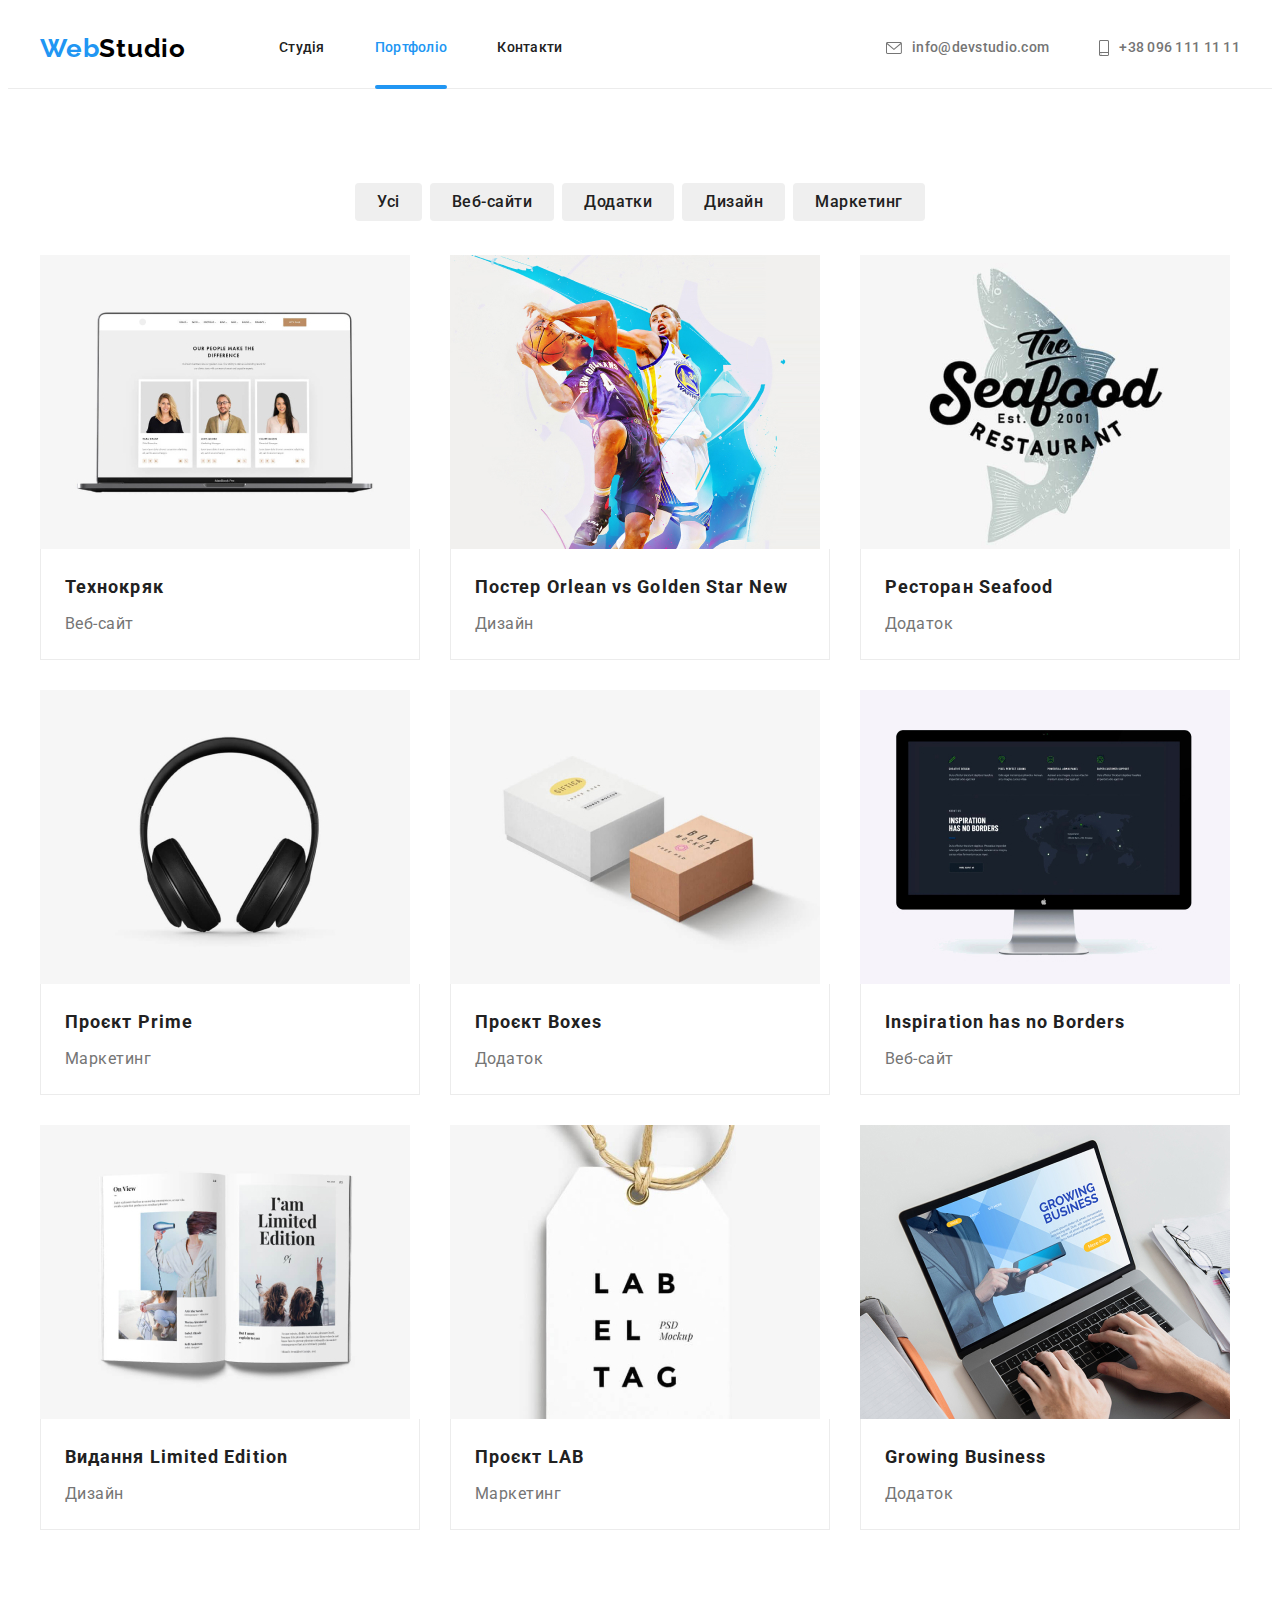
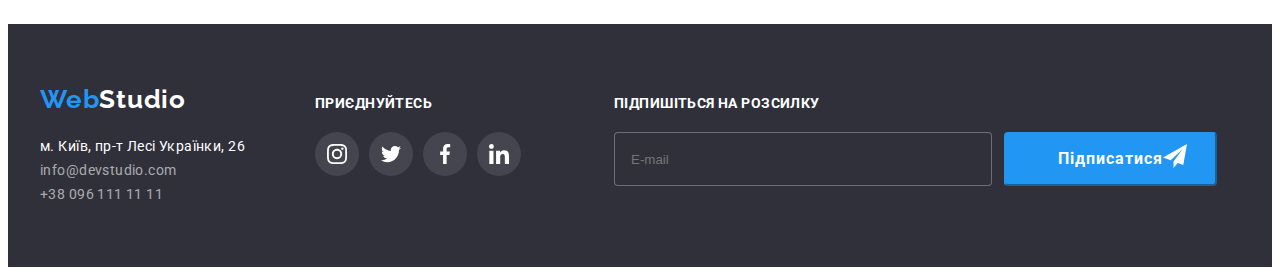
==== portfolio.html @ 41b84aa1 "Зкопіювала ДЗ6" ====
<!DOCTYPE html>
<html lang="uk">
  <head>
    <meta charset="UTF-8" />
    <meta http-equiv="X-UA-Compatible" content="IE=edge" />
    <meta name="viewport" content="width=, initial-scale=1.0" />
    <title>Портфоліо</title>
    <link rel="preconnect" href="https://fonts.googleapis.com" />
    <link rel="preconnect" href="https://fonts.gstatic.com" crossorigin />
    <link
      href="https://fonts.googleapis.com/css2?family=Montserrat:wght@400;700&family=Raleway:wght@700&family=Roboto:wght@400;500;700;900&display=swap"
      rel="stylesheet"
    />
    <link
      rel="stylesheet"
      href="https://cdnjs.cloudflare.com/ajax/libs/modern-normalize/1.1.0/modern-normalize.min.css"
      integrity="sha512-wpPYUAdjBVSE4KJnH1VR1HeZfpl1ub8YT/NKx4PuQ5NmX2tKuGu6U/JRp5y+Y8XG2tV+wKQpNHVUX03MfMFn9Q=="
      crossorigin="anonymous"
      referrerpolicy="no-referrer"
    />
    <link rel="stylesheet" href="./CSS/style.css" />
  </head>
  <body>
    <header class="header">
      <div class="container header-container">
        <nav class="header-navigation">
          <a class="header-logo link" href="/index.html" lang="en"
            >Web<span class="header-color-text">Studio</span></a
          >
          <ul class="header-list list">
            <li class="header-item">
              <a class="header-link link" href="./index.html">Студія</a>
            </li>
            <li class="header-item">
              <a class="header-link link current" href="">Портфоліо</a>
            </li>
            <li class="header-item">
              <a class="header-link link" href="">Контакти</a>
            </li>
          </ul>
        </nav>
        <div class="header-connect">
          <ul class="header-list list">
            <li class="header-item">
              <a class="header-contacts link" href="mailto:info@devstudio.com">
                <svg class="contacts-icon" width="16" height="12">
                  <use href="./images/symbol-defs1.svg#icon-envelope-hover"></use></svg>info@devstudio.com</a>
            </li>
            <li class="header-item">
              <a class="header-contacts link" href="tel:+380961111111">
                <svg class="contacts-icon" width="10" height="16">
                  <use href="./images/symbol-defs1.svg#icon-smartphone"></use></svg>+38 096 111 11 11</a>
            </li>
          </ul>
        </div>
      </div>
    </header>
    <main>
      <section class="progects section">
        <div class="container">
          <h1 class="visually-hidden">Наші проекти</h1>
          <div class="progects-filtr-item">
            <ul class="progects-filtr list">
              <li class="progects-item">
                <button class="progects-hero-btn" type="button">Усі</button>
              </li>
              <li class="progects-item">
                <button class="progects-hero-btn" type="button">
                  Веб-сайти
                </button>
              </li>
              <li class="progects-item">
                <button class="progects-hero-btn" type="button">Додатки</button>
              </li>
              <li class="progects-item">
                <button class="progects-hero-btn" type="button">Дизайн</button>
              </li>
              <li class="progects-item">
                <button class="progects-hero-btn" type="button">
                  Маркетинг
                </button>
              </li>
            </ul>
          </div>
          <div class="progects-list-content">
            <ul class="progects-list list">
              <li class="progects-list-item">
                <div class="progects-top-wrap">
                  <img
                    src="./images/progect1.jpg"
                    alt="Технокряк"
                    width="370"
                  />
                  <p class="progects-top-text">
                    Ресурс пропонує комплексні пропозиції з різним рівнем
                    функціоналу та сервісів. Все це дозволить відвідувачу
                    отримати вичерпні відомості про компанію чи приватну особу.
                  </p>
                </div>
                <div class="progects-item-content">
                  <h2 class="progects-title">Технокряк</h2>
                  <p class="progects-text">Веб-сайт</p>
                </div>
              </li>
              <li class="progects-list-item">
                <div class="progects-top-wrap">
                  <img
                    src="./images/progect2.jpg"
                    alt="Постер New Orlean vs Golden Star"
                    width="370"
                  />
                  <p class="progects-top-text">
                    Ресурс пропонує комплексні пропозиції з різним рівнем
                    функціоналу та сервісів. Все це дозволить відвідувачу
                    отримати вичерпні відомості про компанію чи приватну особу.
                  </p>
                </div>
                <div class="progects-item-content">
                  <h2 class="progects-title">
                    Постер <span lang="en">Orlean vs Golden Star New</span>
                  </h2>
                  <p class="progects-text">Дизайн</p>
                </div>
              </li>
              <li class="progects-list-item">
                <div class="progects-top-wrap">
                  <img
                    src="./images/progect3.jpg"
                    alt="Ресторан Seafood"
                    width="370"
                  />
                  <p class="progects-top-text">
                    Ресурс пропонує комплексні пропозиції з різним рівнем
                    функціоналу та сервісів. Все це дозволить відвідувачу
                    отримати вичерпні відомості про компанію чи приватну особу.
                  </p>
                </div>
                <div class="progects-item-content">
                  <h2 class="progects-title">
                    Ресторан <span lang="en"> Seafood</span>
                  </h2>
                  <p class="progects-text">Додаток</p>
                </div>
              </li>
              <li class="progects-list-item">
                <div class="progects-top-wrap">
                  <img
                    src="./images/progect4.jpg"
                    alt="Проєкт Prime"
                    width="370"
                  />
                  <p class="progects-top-text">
                    Ресурс пропонує комплексні пропозиції з різним рівнем
                    функціоналу та сервісів. Все це дозволить відвідувачу
                    отримати вичерпні відомості про компанію чи приватну особу.
                  </p>
                </div>
                <div class="progects-item-content">
                  <h2 class="progects-title">
                    Проєкт <span lang="en"> Prime</span>
                  </h2>
                  <p class="progects-text">Маркетинг</p>
                </div>
              </li>
              <li class="progects-list-item">
                <div class="progects-top-wrap">
                  <img
                    src="./images/progect5.jpg"
                    alt="Проєкт Boxes"
                    width="370"
                  />
                  <p class="progects-top-text">
                    Ресурс пропонує комплексні пропозиції з різним рівнем
                    функціоналу та сервісів. Все це дозволить відвідувачу
                    отримати вичерпні відомості про компанію чи приватну особу.
                  </p>
                </div>
                <div class="progects-item-content">
                  <h2 class="progects-title">
                    Проєкт <span lang="en"> Boxes</span>
                  </h2>
                  <p class="progects-text">Додаток</p>
                </div>
              </li>
              <li class="progects-list-item">
                <div class="progects-top-wrap">
                  <img
                    src="./images/progect6.jpg"
                    alt="Inspiration has no Borders"
                    width="370"
                  />
                  <p class="progects-top-text">
                    Ресурс пропонує комплексні пропозиції з різним рівнем
                    функціоналу та сервісів. Все це дозволить відвідувачу
                    отримати вичерпні відомості про компанію чи приватну особу.
                  </p>
                </div>
                <div class="progects-item-content">
                  <h2 class="progects-title" lang="en">
                    Inspiration has no Borders
                  </h2>
                  <p class="progects-text">Веб-сайт</p>
                </div>
              </li>
              <li class="progects-list-item">
                <div class="progects-top-wrap">
                  <img
                    src="./images/progect7.jpg"
                    alt="Видання Limited Edition"
                    width="370"
                  />
                  <p class="progects-top-text">
                    Ресурс пропонує комплексні пропозиції з різним рівнем
                    функціоналу та сервісів. Все це дозволить відвідувачу
                    отримати вичерпні відомості про компанію чи приватну особу.
                  </p>
                </div>
                <div class="progects-item-content">
                  <h2 class="progects-title">
                    Видання <span lang="en">Limited Edition</span>
                  </h2>
                  <p class="progects-text">Дизайн</p>
                </div>
              </li>
              <li class="progects-list-item">
                <div class="progects-top-wrap">
                  <img
                    src="./images/progect8.jpg"
                    alt="Проєкт LAB"
                    width="370"
                  />
                  <p class="progects-top-text">
                    Ресурс пропонує комплексні пропозиції з різним рівнем
                    функціоналу та сервісів. Все це дозволить відвідувачу
                    отримати вичерпні відомості про компанію чи приватну особу.
                  </p>
                </div>
                <div class="progects-item-content">
                  <h2 class="progects-title">
                    Проєкт <span lang="en">LAB</span>
                  </h2>
                  <p class="progects-text">Маркетинг</p>
                </div>
              </li>
              <li class="progects-list-item">
                <div class="progects-top-wrap">
                  <img
                    src="./images/progect9.jpg"
                    alt="Growing Business"
                    width="370"
                  />
                  <p class="progects-top-text">
                    Ресурс пропонує комплексні пропозиції з різним рівнем
                    функціоналу та сервісів. Все це дозволить відвідувачу
                    отримати вичерпні відомості про компанію чи приватну особу.
                  </p>
                </div>
                <div class="progects-item-content">
                  <h2 class="progects-title">
                    <span lang="en">Growing Business</span>
                  </h2>
                  <p class="progects-text">Додаток</p>
                </div>
              </li>
            </ul>
          </div>
        </div>
      </section>
    </main>
    <footer class="footer">
      <div class="footer-container container">
        <div class="footer-agress-container">
          <a class="footer-logo link" href="/index.html" lang="en"
            >Web<span class="footer-color-text">Studio</span></a
          >
          <address>
            <ul class="footer-list list">
              <li class="footer-item">
                <a class="footer-address link" href=""
                  >м. Київ, пр-т Лесі Українки, 26</a
                >
              </li>
              <li class="footer-item">
                <a class="footer-mail link" href="mailto:info@devstudio.com"
                  >info@devstudio.com</a
                >
              </li>
              <li class="footer-item">
                <a class="footer-tel link" href="tel:+380961111111"
                  >+38 096 111 11 11</a
                >
              </li>
            </ul>
          </address>
        </div>
        <div class="footer-soc-container">
          <h3 class="soc-list-title">приєднуйтесь</h3>
          <ul class="footer-soc-list list">
            <li class="footer-soc-item">
              <a class="footer-soc-link" href="">
                <svg class="footer-soc-icon" width="20" height="20">
                  <use href="./images/symbol-defs1.svg#icon-instagram"></use>
                </svg>
              </a>
            </li>
            <li class="footer-soc-item">
              <a class="footer-soc-link" href="">
                <svg class="footer-soc-icon" width="20" height="20">
                  <use href="./images/symbol-defs1.svg#icon-twitter"></use>
                </svg>
              </a>
            </li>
            <li class="footer-soc-item">
              <a class="footer-soc-link" href="">
                <svg class="footer-soc-icon" width="20" height="20">
                  <use href="./images/symbol-defs1.svg#icon-facebook"></use>
                </svg>
              </a>
            </li>
            <li class="footer-soc-item">
              <a class="footer-soc-link" href="">
                <svg class="footer-soc-icon" width="20" height="20">
                  <use href="./images/symbol-defs1.svg#icon-linkedin"></use>
                </svg>
              </a>
            </li>
          </ul>
        </div>
        <div class="footer-sign-container">
          <h3 class="footer-sign-title">Підпишіться на розсилку</h3>
          <form class="footer-form">
            <div class="footer-sign-input">
              <input type="email" class="modal-sign-input" name="user-email" placeholder="E-mail">
              <button class="sign-btn" data-modal-open type="submit">Підписатися
                <svg class="sign-icon" width="24" height="24">
                <use href="./images/symbol-defs1.svg#icon-icon-send-1"></use>
              </svg></button> 
            </div>
        </form>
        </div>
      </div>
    </footer>
  </body>
</html>
---- CSS/style.css ----
:root {
  --top-title-color: #212121;
  --top-text-color: #757575;
  --top-adress-color: #2196f3;
  --top-ht: 1.14;
  --top-footer-text: rgba(255, 255, 255, 0.6);
  --footer-text-color: #ffffff;
  --top-btn-color: #ffffff;
}

p,
h1,
h2,
h3 {
  margin: 0;
}

ul {
  margin: 0;
  padding: 0;
}

button {
  cursor: pointer;
}

img {
  display: block;
}

body {
  font-family: "Roboto", sans-serif;
  font-size: 15px;
  color: var(--top-title-color);
}

.list {
  list-style: none;
}

.link {
  text-decoration: none;
}

.container {
  width: 1200px;
  padding-left: 15px;
  padding-right: 15px;
  margin: 0 auto;
}

.visually-hidden {
  position: absolute;
  width: 1px;
  height: 1px;
  margin: -1px;
  border: 0;
  padding: 0;

  white-space: nowrap;
  clip-path: inset(100%);
  clip: rect(0 0 0 0);
  overflow: hidden;
}

/*----------------HEADER---------------*/
.header {
  border-bottom: 1px solid #ECECEC;
}

.header-navigation {
  display: flex;
  align-items: center;
}

.header-container {
  display: flex;
  align-items: center;
}

.header-list {
  display: flex;
  gap: 50px;
}

.header-logo,
.footer-logo {
  font-family: "Raleway", sans-serif;
  font-weight: 700;
  font-size: 26px;
  line-height: 1.19;
  letter-spacing: 0.03em;
  color: var(--top-adress-color);
  margin-right: 93px;
}

.header-color-text {
  color: #000000;
}

.header-link {
  padding: 32px 0;
  display: block;
  font-weight: 500;
  font-size: 14px;
  line-height: var(--top-ht);
  letter-spacing: 0.02em;
  color: var(--top-title-color);
  position: relative;
  transition: color 250ms cubic-bezier(0.4, 0, 0.2, 1);
}

.header-item .header-link.current {
  color: var(--top-adress-color);
}

.current::after {
  content: '';
  position: absolute;
  bottom: 0;
  left: 0;
  display: block;
  width: 100%;
  height: 4px;
  background-color: var(--top-adress-color);
  border-radius: 2px;
  margin-bottom: -1px;
}

.header-contacts {
  padding: 32px 0;
  display: flex;
  font-weight: 500;
  font-size: 14px;
  line-height: var(--top-ht);
  letter-spacing: 0.02em;
  color: var(--top-text-color);
  align-items: center;
  justify-content: center;
  transition: color 250ms cubic-bezier(0.4, 0, 0.2, 1);
}

.contacts-icon {
  fill: currentColor;
  margin-right: 10px;
}

.header-connect {
  margin-left: auto;
  transition: fill 250ms cubic-bezier(0.4, 0, 0.2, 1);
}

.header-contacts:hover,
.header-link:hover,
.header-link:focus {
  color: var(--top-adress-color);
}

.header-contacts:hover .contacts-icon,
.header-contacts:focus .contacts-icon {
  color: var(--top-adress-color);
}

/*----------------HERO-----------------*/

.hero {
  background-color: #2f303a;
  padding-top: 200px;
  padding-bottom: 200px;
  background-image: linear-gradient(rgba(47, 48, 58, 0.4), rgba(47, 48, 58, 0.4)), url(../images/hero-img\ \(1\).jpg);
  background-repeat: no-repeat;
  background-position: center;
  background-size: cover;
  max-width: 1600px;
}

.hero-title {
  font-weight: 900;
  font-size: 44px;
  line-height: 1.36;
  text-align: center;
  letter-spacing: 0.06em;
  text-transform: uppercase;
  color: #ffffff;
  max-width: 696px;
  margin: 0 auto;
}

.hero-btn {
  font-family: inherit;
  font-style: normal;
  font-weight: 700;
  font-size: 16px;
  line-height: 1.88;
  letter-spacing: 0.06em;
  color: var(--top-btn-color);
  background-color: var(--top-adress-color);
  cursor: pointer;
  margin: 0 auto;
  display: block;
  margin-top: 30px;
  box-shadow: 0px 4px 4px rgba(0, 0, 0, 0.15);
  border-radius: 4px;
  padding: 10px 32px;
}

.hero-btn:hover,
.hero-btn:focus {
  color: var(--top-btn-color);
  background-color: #188ce8;
}

.benefits {
  padding-top: 94px;
  padding-bottom: 94px;
}

.benefits-list {
  display: flex;
  gap: 30px; 
}

.benefits-item {
  width: calc((100%-90) / 4);
}

.benefits-link {
  height: 120px;
  display: flex;
  align-items: center;
  justify-content: center;
  background-color: #F5F4FA;
}

.benefits-icon {
}

.benefits-title {
  margin-top: 30px;
  font-weight: 700;
  font-size: 14px;
  line-height: var(--top-ht);
  letter-spacing: 0.03em;
  text-transform: uppercase;
  color: var(--top-title-color);
  margin-bottom: 10px;
}

.benefits-text {
  font-size: 14px;
  line-height: 1.71;
  letter-spacing: 0.03em;
  color: var(--top-text-color);
}

.activity {
  padding-bottom: 94px;
}

.activity-list {
  display: flex;
  gap: 30px;
}

.activity-item {
  width: calc((100%-60) / 3);
  position: relative;
}

.activity-top-title {
  position: absolute;
  bottom: 0;
  font-weight: 700;
  font-size: 14px;
  line-height: 1.16;
  text-align: center;
  letter-spacing: 0.03em;
  text-transform: uppercase;
  color: #FFFFFF;
  background-color: rgba(47, 48, 58, 0.8);
  padding-top: 27px;
  padding-bottom: 27px;
  height: 70px;
  width: 100%;
}

.activity-title {
  font-weight: 700;
  font-size: 36px;
  line-height: 1.16;
  text-align: center;
  letter-spacing: 0.03em;
  color: var(--top-title-color);
  margin-bottom: 50px;
}

.team {
  padding-top: 94px;
  padding-bottom: 94px;
  background-color: #F5F4FA;
}

.team-top-title {
  font-weight: 700;
  font-size: 36px;
  line-height: 1.16;
  text-align: center;
  letter-spacing: 0.03em;
  color: var(--top-title-color);
  margin-bottom: 50px;
}

.team-list {
  display: flex;
  gap: 30px;
}

.team-item {
  background-color: #FFFFFF;
  width: calc((100%-90) / 4);
  box-shadow: 0px 1px 3px rgba(0, 0, 0, 0.12), 0px 1px 1px rgba(0, 0, 0, 0.14), 0px 2px 1px rgba(0, 0, 0, 0.2);
  border-radius: 0px 0px 4px 4px;
}

.team-content {
  padding-top: 30px;
  padding-bottom: 30px;
  margin: 0 auto;
  transition: fill 250ms cubic-bezier(0.4, 0, 0.2, 1);
}

.team-title {
  font-weight: 500;
  font-size: 16px;
  line-height: 1.19;
  text-align: center;
  letter-spacing: 0.03em;
  color: var(--top-title-color);
  margin-bottom: 10px;
}

.team-text {
  font-size: 16px;
  line-height: 1.19;
  text-align: center;
  letter-spacing: 0.03em;
  color: var(--top-text-color);
  margin-bottom: 16px;
}

.team-soc-list {
  display: flex;
  gap: 10px;
  justify-content: center;
}

.team-soc-link {
  width: 44px;
  height: 44px;
  border-radius: 50%;
  background-color: #FFFFFF;
  display: flex;
  align-items: center;
  justify-content: center;
  color: #AFB1B8;
  transition: color 250ms cubic-bezier(0.4, 0, 0.2, 1), background-color 250ms cubic-bezier(0.4, 0, 0.2, 1);
}

.team-soc-icon {
  fill: currentColor;
}

.team-soc-link:hover,
.team-soc-link:focus {
  background-color: var(--top-adress-color);
  color: #FFFFFF;
}

.clients-top-title {
  margin-bottom: 50px;
  font-weight: 700;
  font-size: 36px;
  line-height: 1.16;
  text-align: center;
  letter-spacing: 0.03em;
  color: var(--top-title-color);
}

.clients-list {
  display: flex;
}

.clients-item {
  width: calc((100%-150) / 6);
}

.clients-link {
  width: 170px;
  height: 92px;
  display: flex;
  border: 1px solid #AFB1B8;
  border-radius: 4px;
  align-items: center;
  justify-content: center;
  color: #AFB1B8;
  transition: color 250ms cubic-bezier(0.4, 0, 0.2, 1), border-color 250ms cubic-bezier(0.4, 0, 0.2, 1);
}

.clients-icon {
  fill: currentColor;
}

.clients-link:hover,
.clients-link:focus {
  border-color: var(--top-adress-color);
  color: var(--top-adress-color);
}

/*-----------------FOOTER--------------*/

.footer {
  background-color: #2f303a;
  padding-top: 60px;
  padding-bottom: 60px;
  display: flex;
  gap: 70px;
}

.footer-container {
  display: flex;
  align-items: baseline;
}

.footer-list {
  margin-top: 20px;
  margin-right: 70px;
}

.footer-item {
  font-style: normal;
  font-weight: 400;
  font-size: 14px;
  line-height: 1.71;
  letter-spacing: 0.03em;
}

.footer-soc-link {
  display: flex;
  align-items: center;
  justify-content: center;
}

.footer-address {
  color: var(--footer-text-color);
}

.footer-mail {
  color: var(--top-footer-text);
}

.footer-tel {
  color: var(--top-footer-text);
}

.footer-color-text {
  color: var(--footer-text-color);
}

.footer-soc-container {
  transition: fill 250ms cubic-bezier(0.4, 0, 0.2, 1); 
}

.soc-list-title {
  display: flex;
  font-weight: 700;
  font-size: 14px;
  line-height: 1.14;
  letter-spacing: 0.03em;
  text-transform: uppercase;
  color: var(--footer-text-color);
  margin-bottom: 20px;
}

.footer-soc-list {
  display: flex;
  gap: 10px;
  margin-top: 20px;
  margin-right: 93px;
}

.footer-soc-link {
  width: 44px;
  height: 44px;
  border-radius: 50%;
  background-color: rgba(255, 255, 255, 0.1);
  display: flex;
  transition: background-color 250ms cubic-bezier(0.4, 0, 0.2, 1);
}

.footer-soc-icon {
  fill: #FFFFFF ;
}

.footer-soc-link:hover,  
.footer-soc-link:focus {
  background-color: var(--top-adress-color);
}

.footer-sign-container {
  width: 570px;
  max-height: 86px;
}

.footer-sign-title {
  display: flex;
  font-weight: 700;
  font-size: 14px;
  line-height: 1.14;
  letter-spacing: 0.03em;
  text-transform: uppercase;
  color: var(--footer-text-color);
  padding-bottom: 20px;
}

.footer-form {
  display: flex;
  align-content: space-around;
  align-items: center;
  align-items: flex-end;
}

.footer-sign-input {
  display: flex;
  align-items: center;
  justify-content: space-between;
  gap: 12px;
}

.modal-sign-input {
    width: 358px;
    height: 50px;
    border: 1px solid rgba(255, 255, 255, 0.3);
    background-color: #2f303a;
    border-radius: 4px;
    padding-left: 16px;
    outline: transparent;
}
  
.modal-input:focus {
  border: 1px solid var(--top-adress-color);
}

.sign-btn {
  display: flex;
  align-items: center;
  justify-content: center;
  font-family: inherit;
  font-style: normal;
  font-weight: 700;
  font-size: 16px;
  line-height: 1.88;
  letter-spacing: 0.06em;
  color: var(--top-btn-color);
  background-color: var(--top-adress-color);
  cursor: pointer;
  display: block;
  border-radius: 4px;
  border-color: var(--top-adress-color);
  padding: 10px 52px;
}

.sign-btn:hover,
.sign-btn:focus {
  color: var(--top-btn-color);
  background-color: #188ce8;
}

.sign-icon {
  position: absolute;
}


/*--------------Portfolio-------------*/

.progects {
  padding: 94px 0;
}

.progects-filtr {
  margin: 0 auto;
  display: block;
  margin-bottom: 34px;
  display: flex;
  gap: 8px;
  justify-content: center;
}

.progects-item {
  font-weight: 500;
  font-size: 16px;
  line-height: 1.62;
  text-align: center;
  letter-spacing: 0.03em;
  color: var(--top-title-color);
}

.progects-list-content {
  border-width: 0 0 1px 0;
  border-color: #EEEEEE;
}    

.progects-list {
  display: flex;
  flex-wrap: wrap;
  gap: 30px;
}

.progects-list-item {
  width: calc((100% - 60px) / 3);
  transition: border 250ms cubic-bezier(0.4, 0, 0.2, 1), box-shadow 250ms cubic-bezier(0.4, 0, 0.2, 1);
}

.progects-list-item:hover .progects-top-text {
  transform: translateY(0);
}

.progects-top-wrap {
  position: relative;
  overflow: hidden;
}

.progects-top-text {
  position: absolute;
  top: 0;
  left: 0;
  color: #FFFFFF;
  font-weight: 400;
  font-size: 18px;
  line-height: 1.56;
  letter-spacing: 0.03em;
  background-color: rgba(33, 150, 243, 0.9);
  padding: 63px 24px;
  height: 100%;
  transform: translateY(100%);
  transition: 250ms cubic-bezier(0.4, 0, 0.2, 1);
}

.progects-item-content {
  padding-top: 20px;
  padding-bottom: 20px;
  padding: 20px 24px;
  border-left: 1px solid #ECECEC;
  border-bottom: 1px solid #ECECEC;
  border-right: 1px solid #ECECEC;
}

.progects-title {
  font-weight: 700;
  font-size: 18px;
  line-height: 2;
  letter-spacing: 0.06em;
  color: var(--top-title-color);
  margin-bottom: 4px;
}

.progects-text {
  font-weight: 400;
  font-size: 16px;
  line-height: 1.88;
  letter-spacing: 0.03em;
  color: var(--top-text-color);
}

.progects-hero-btn {
  border: none;
  font-family: inherit;
  font-weight: 500;
  font-size: 16px;
  line-height: 1.62;
  text-align: center;
  letter-spacing: 0.03em;
  color: var(--top-title-color);
  padding: 6px 22px;
  border-radius: 4px;
  transition: color 250ms cubic-bezier(0.4, 0, 0.2, 1), background-color 250ms cubic-bezier(0.4, 0, 0.2, 1), box-shadow 250ms cubic-bezier(0.4, 0, 0.2, 1), border-radius 250ms cubic-bezier(0.4, 0, 0.2, 1);

}

.progects-hero-btn:hover,
.progects-hero-btn:focus {
  color: var(--top-btn-color);
  background-color: var(--top-adress-color);
  box-shadow: 0px 3px 1px rgba(0, 0, 0, 0.1), 0px 1px 2px rgba(0, 0, 0, 0.08), 0px 2px 2px rgba(0, 0, 0, 0.12);
  border-radius: 4px;
}

.progects-list-item:hover,
.progects-list-item:focus
{
  border: 1px solid #EEEEEE;
  box-shadow: 0px 1px 1px rgba(0, 0, 0, 0.12), 0px 4px 4px rgba(0, 0, 0, 0.06), 1px 4px 6px rgba(0, 0, 0, 0.16);
}

.backdrop {
  position: fixed;
  top: 0;
  width: 100%;
  height: 100%;
  background-color: rgba(0, 0, 0, 0.2);
  transition: opacity 250ms cubic-bezier(0.4, 0, 0.2, 1), visibility 250ms cubic-bezier(0.4, 0, 0.2, 1);
}

.modal {
  width: 528px;
  min-height: 581px;
  background-color: #FFFFFF;
  box-shadow: 0px 1px 3px rgba(0, 0, 0, 0.12), 0px 1px 1px rgba(0, 0, 0, 0.14), 0px 2px 1px rgba(0, 0, 0, 0.2);
  border-radius: 4px;
  position: absolute;
  top: 50%;
  left: 50%;
  transform: translate(-50%, -50%) scale(1);
  transition: transform 250ms cubic-bezier(0.4, 0, 0.2, 1);
  padding: 40px;
}

.backdrop.is-hidden .modal {
  transform: translate(-50%, -50%) scale(0);
}

.modal-btn {
  width: 30px;
  height: 30px;
  border: 1px solid rgba(0, 0, 0, 0.1);
  border-radius: 50%;
  background-color: transparent;
  position: absolute;
  right: 8px;
  top: 8px;
  display: flex;
  align-items: center;
  justify-content: center;
}

.modal-close-icon {
  fill: #000000;
}

.modal-close-icon:hover {
  fill: #2196F3;
}

.modal-title {
  font-weight: 700;
  font-size: 20px;
  line-height: 1.15;
  text-align: center;
  letter-spacing: 0.03em;
  color: #212121;
  margin-bottom: 12px;
}

.modal-field {
  margin-bottom: 10px;
}

.input-wrap {
  position: relative;
}

.modal-label {
  font-weight: 400;
  font-size: 12px;
  line-height: 1.16;
  letter-spacing: 0.01em;
  color: var(--top-text-color);
  margin-bottom: 4px;
  display: block;
}


.modal-input {
  width: 100%;
  height: 40px;
  border: 1px solid rgba(33, 33, 33, 0.2);
  border-radius: 4px;
  padding-left: 42px;
  outline: transparent;
}

.modal-input:focus {
  border: 1px solid var(--top-adress-color);
}

.modal-input:focus + .modal-input-icon {
  fill: var(--top-adress-color);
}

.modal-input-icon {
  position: absolute;
  top: 50%;
  transform: translateY(-50%);
  left: 12px;
}

.modal-input:hover,
.modal-input:focus {
  border: 1px solid var(--top-adress-color);
  border-radius: 4px;
}

.modal-comment {
  width: 100%;
  height: 120px;
  border: 1px solid rgba(33, 33, 33, 0.2);
  border-radius: 4px;
  font-weight: 400;
  font-size: 12px;
  line-height: 1.16;
  letter-spacing: 0.01em;
  color: rgba(117, 117, 117, 0.5);
  padding: 12px 16px;
  resize: none;
  outline: transparent;
}

.modal-comment:focus {
  border: 1px solid var(--top-adress-color);
}

.modal-comment:hover,
.modal-comment:focus {
  border: 1px solid var(--top-adress-color);
  border-radius: 4px;
}

.check-text {
  font-weight: 400;
  font-size: 14px;
  line-height: 1.71;
  letter-spacing: 0.03em;
  color: var(--top-text-color);
  display: flex;
  align-items: center;
  padding-left: 14px;
}

.check-text span {
  width: 16px;
  height: 15px;
  border: 2px solid var(--top-title-color);
  border-radius: 2px;
  margin-right: 5px;
  display: flex;
  align-items: center;
  justify-content: center;
  fill: transparent;
}

.input-check:checked + .check-text span {
  background-color: var(--top-adress-color);
  border-color: transparent;
  fill: #ffffff;
}

.input-check:focus + .check-text span {
  border-color: var(--top-adress-color);
}

.check-color-text {
  text-decoration-line: underline;
  color: var(--top-adress-color);
}

.submit-btn {
  font-family: inherit;
  font-style: normal;
  font-weight: 700;
  font-size: 16px;
  line-height: 1.88;
  letter-spacing: 0.06em;
  color: var(--top-btn-color);
  background-color: var(--top-adress-color);
  cursor: pointer;
  margin: 0 auto;
  display: block;
  margin-top: 30px;
  box-shadow: 0px 4px 4px rgba(0, 0, 0, 0.15);
  border-radius: 4px;
  border-color: var(--top-adress-color);
  padding: 10px 52px;
}

.submit-btn:hover,
.submit-btn:focus {
  color: var(--top-btn-color);
  background-color: #188ce8;
}

.is-hidden {
  opacity: 0;
  visibility: hidden;
  pointer-events: none;
}
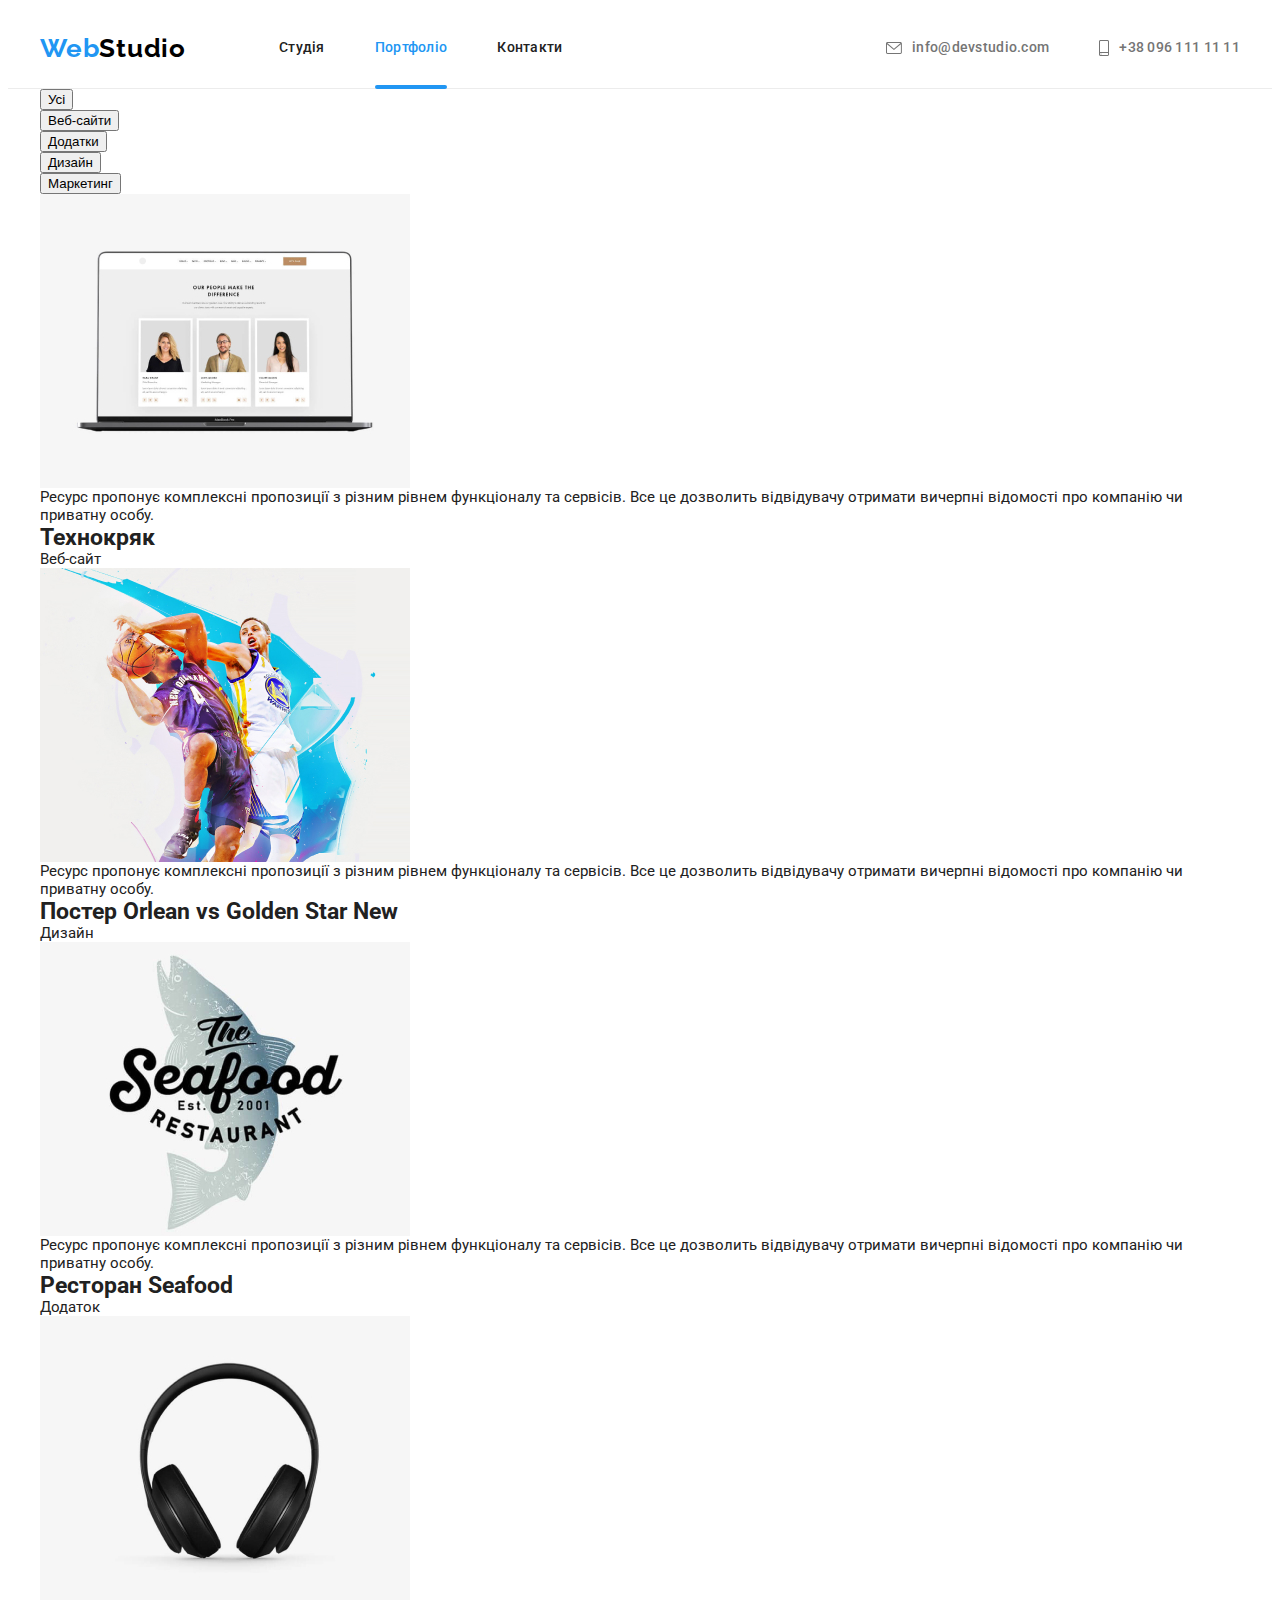
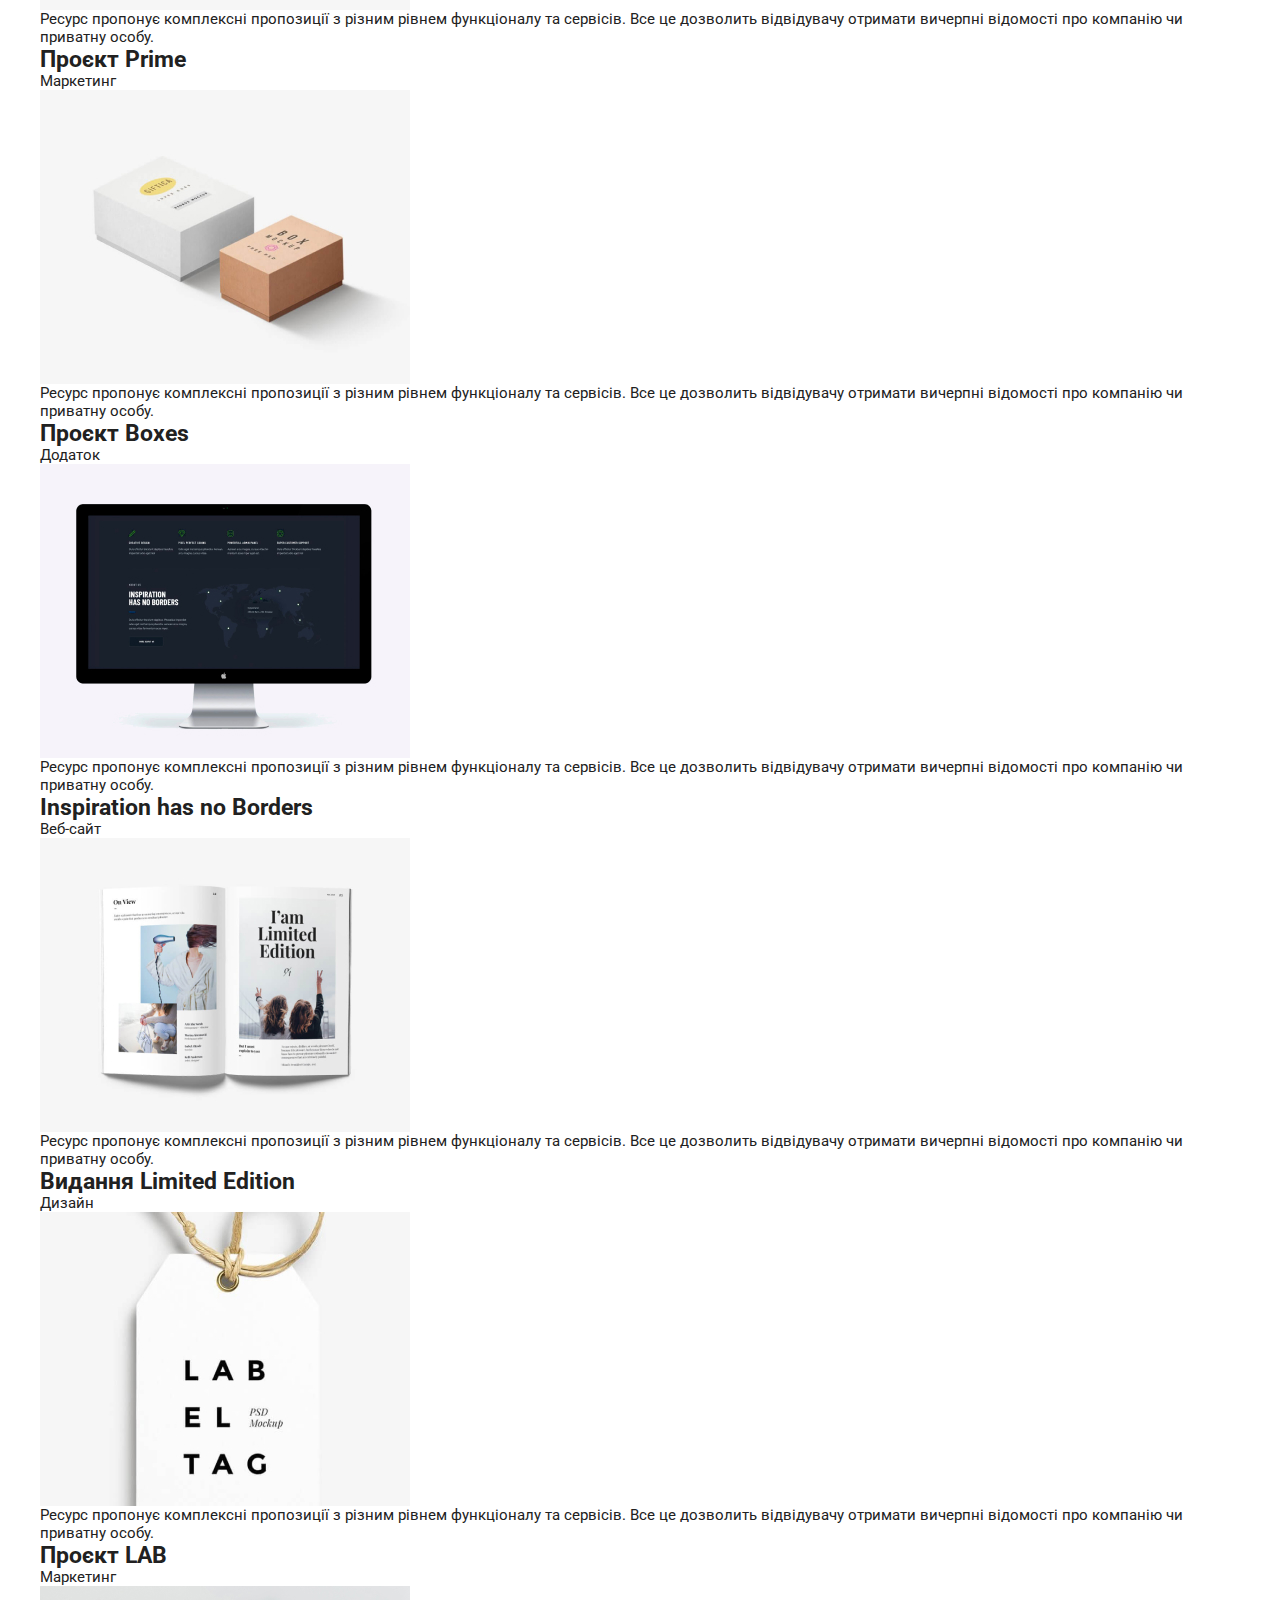
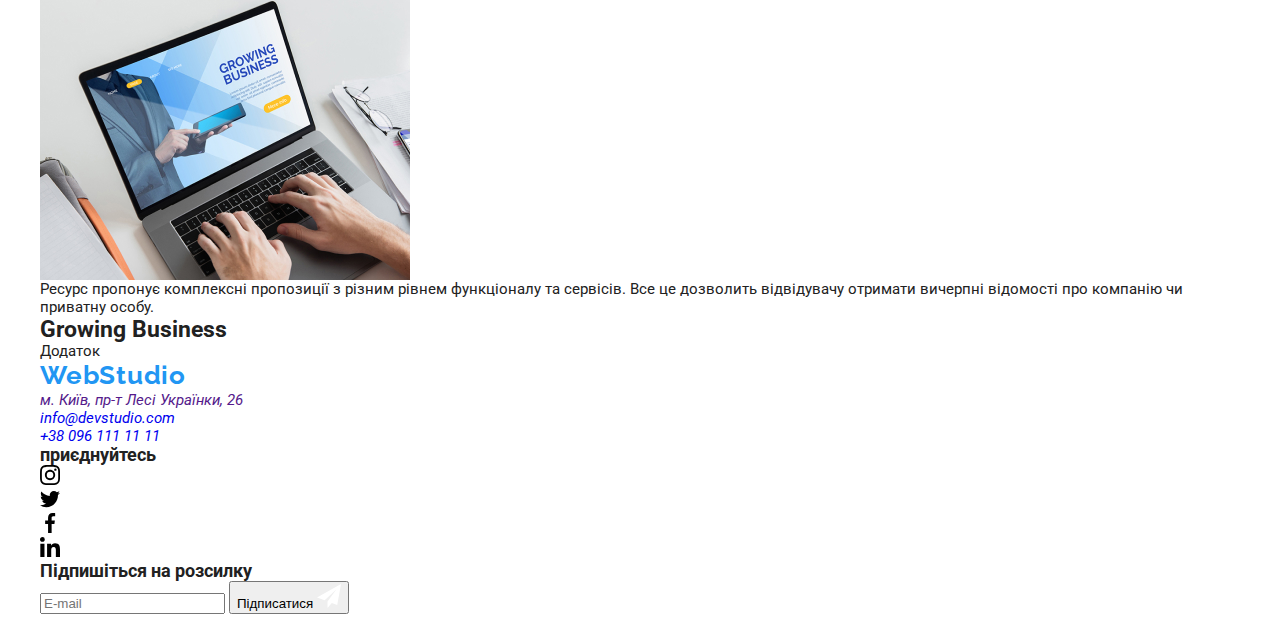
==== commit 9225cf18: "Домашня робота 7 SAAS" ====
--- a/portfolio.html
+++ b/portfolio.html
@@ -18,7 +18,7 @@
       crossorigin="anonymous"
       referrerpolicy="no-referrer"
     />
-    <link rel="stylesheet" href="./CSS/style.css" />
+    <link rel="stylesheet" href="./CSS/main.min.css" />
   </head>
   <body>
     <header class="header">
--- a/CSS/main.min.css
+++ b/CSS/main.min.css
@@ -0,0 +1 @@
+:root{--top-title-color: #212121;--top-text-color: #757575;--top-adress-color: #2196f3;--top-ht: 1.14;--top-footer-text: rgba(255, 255, 255, 0.6);--footer-text-color: #ffffff;--top-btn-color: #ffffff}p,h1,h2,h3{margin:0}ul{margin:0;padding:0}button{cursor:pointer}img{display:block}body{font-family:"Roboto",sans-serif;font-size:15px;color:var(--top-title-color)}.list{list-style:none}.link{text-decoration:none}.visually-hidden{position:absolute;width:1px;height:1px;margin:-1px;border:0;padding:0;white-space:nowrap;-webkit-clip-path:inset(100%);clip-path:inset(100%);clip:rect(0 0 0 0);overflow:hidden}.container{width:1200px;padding-left:15px;padding-right:15px;margin:0 auto}.header{border-bottom:1px solid #ececec}.header-navigation{display:flex;align-items:center}.header-container{display:flex;align-items:center}.header-list{display:flex;gap:50px}.header-logo,.footer-logo{font-family:"Raleway",sans-serif;font-weight:700;font-size:26px;line-height:1.19;letter-spacing:.03em;color:var(--top-adress-color);margin-right:93px}.header-color-text{color:#000}.header-link{padding:32px 0;display:block;font-weight:500;font-size:14px;line-height:var(--top-ht);letter-spacing:.02em;color:var(--top-title-color);position:relative;transition:color 250ms cubic-bezier(0.4, 0, 0.2, 1)}.header-item .header-link.current{color:var(--top-adress-color)}.current::after{content:"";position:absolute;bottom:0;left:0;display:block;width:100%;height:4px;background-color:var(--top-adress-color);border-radius:2px;margin-bottom:-1px}.header-contacts{padding:32px 0;display:flex;font-weight:500;font-size:14px;line-height:var(--top-ht);letter-spacing:.02em;color:var(--top-text-color);align-items:center;justify-content:center;transition:color 250ms cubic-bezier(0.4, 0, 0.2, 1)}.contacts-icon{fill:currentColor;margin-right:10px}.header-connect{margin-left:auto;transition:fill 250ms cubic-bezier(0.4, 0, 0.2, 1)}.header-contacts:hover,.header-link:hover,.header-link:focus{color:var(--top-adress-color)}.header-contacts:hover .contacts-icon,.header-contacts:focus .contacts-icon{color:var(--top-adress-color)}.header{border-bottom:1px solid #ececec}.header-navigation{display:flex;align-items:center}.header-container{display:flex;align-items:center}.header-list{display:flex;gap:50px}.header-logo,.footer-logo{font-family:"Raleway",sans-serif;font-weight:700;font-size:26px;line-height:1.19;letter-spacing:.03em;color:var(--top-adress-color);margin-right:93px}.header-color-text{color:#000}.header-link{padding:32px 0;display:block;font-weight:500;font-size:14px;line-height:var(--top-ht);letter-spacing:.02em;color:var(--top-title-color);position:relative;transition:color 250ms cubic-bezier(0.4, 0, 0.2, 1)}.header-item .header-link.current{color:var(--top-adress-color)}.current::after{content:"";position:absolute;bottom:0;left:0;display:block;width:100%;height:4px;background-color:var(--top-adress-color);border-radius:2px;margin-bottom:-1px}.header-contacts{padding:32px 0;display:flex;font-weight:500;font-size:14px;line-height:var(--top-ht);letter-spacing:.02em;color:var(--top-text-color);align-items:center;justify-content:center;transition:color 250ms cubic-bezier(0.4, 0, 0.2, 1)}.contacts-icon{fill:currentColor;margin-right:10px}.header-connect{margin-left:auto;transition:fill 250ms cubic-bezier(0.4, 0, 0.2, 1)}.header-contacts:hover,.header-link:hover,.header-link:focus{color:var(--top-adress-color)}.header-contacts:hover .contacts-icon,.header-contacts:focus .contacts-icon{color:var(--top-adress-color)}/*# sourceMappingURL=main.min.css.map */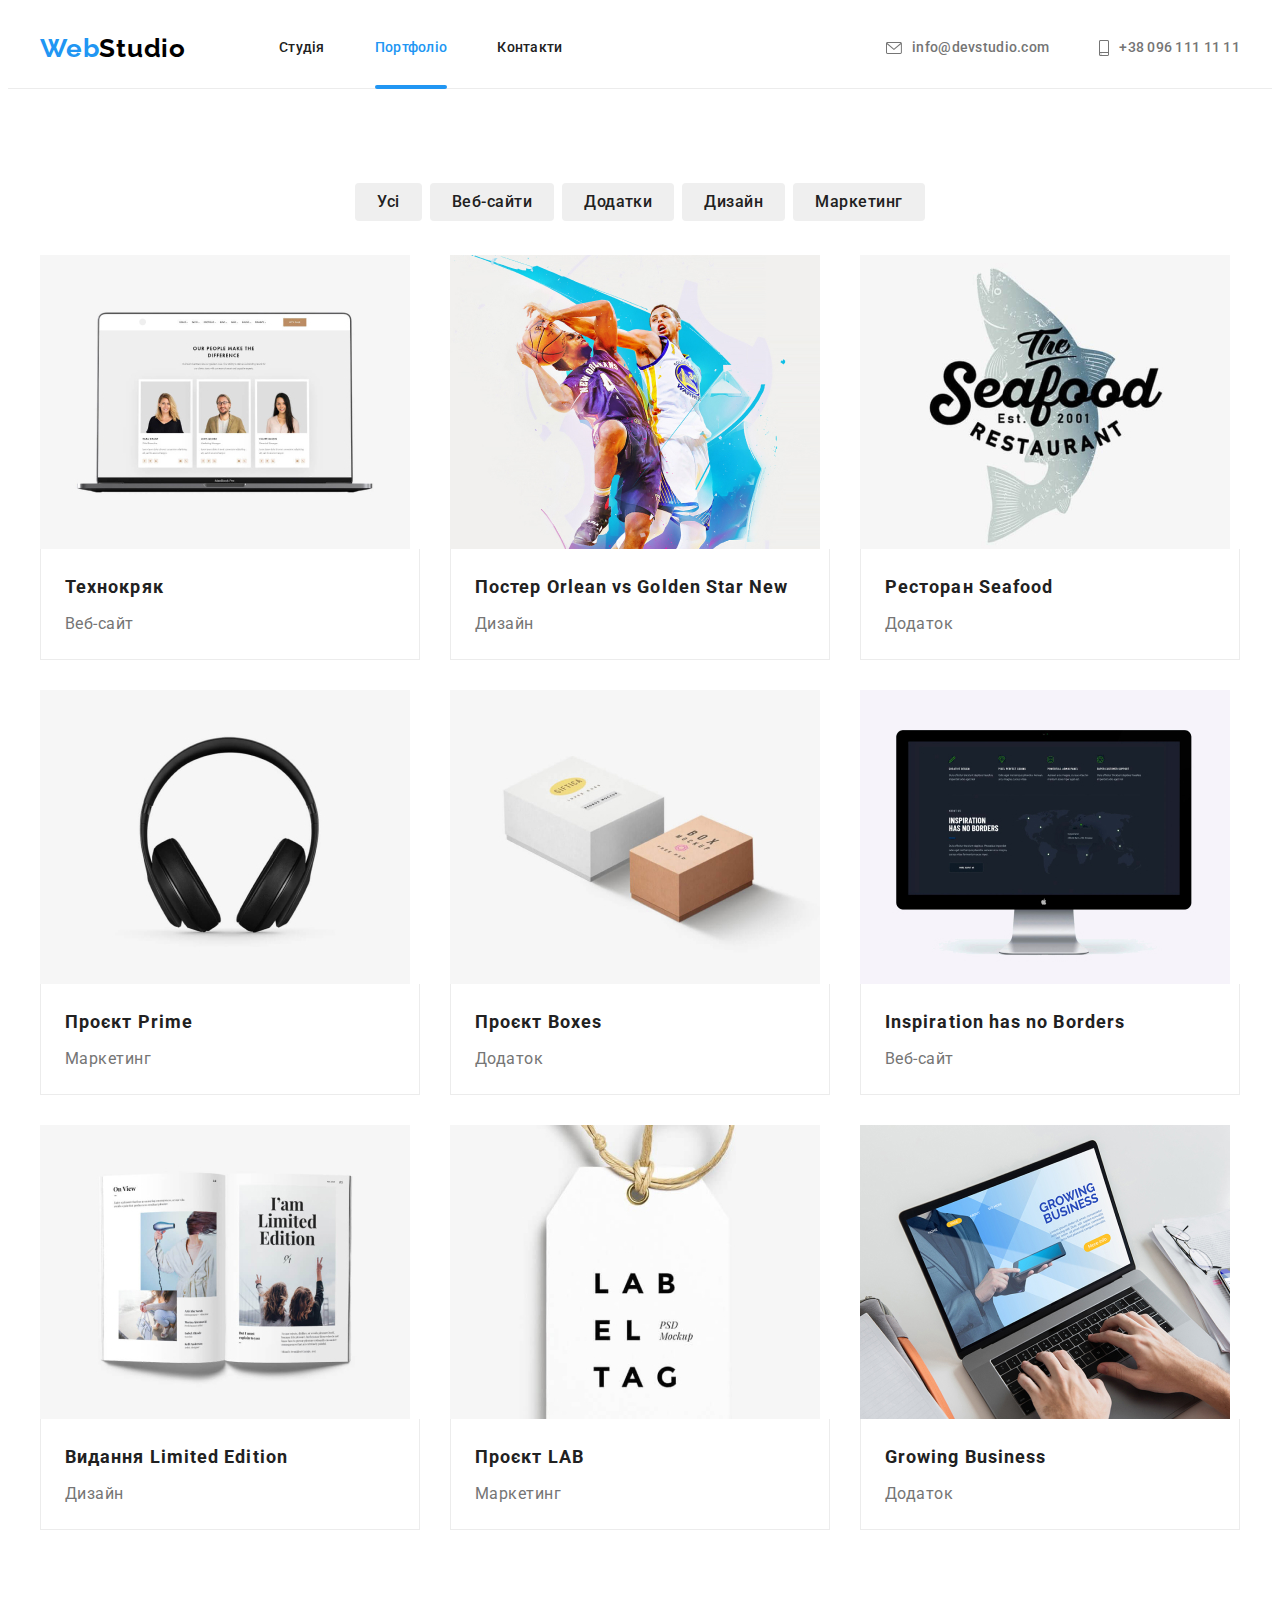
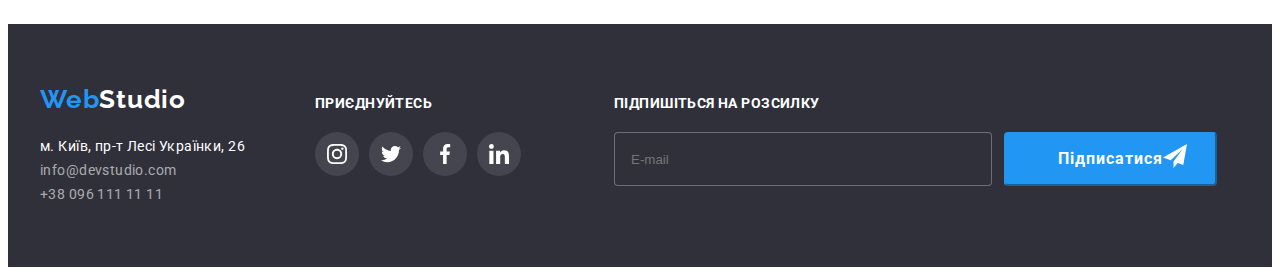
==== commit dd54176a: "Домашня робота 7 перероблена" ====
--- a/portfolio.html
+++ b/portfolio.html
@@ -22,33 +22,33 @@
   </head>
   <body>
     <header class="header">
-      <div class="container header-container">
-        <nav class="header-navigation">
-          <a class="header-logo link" href="/index.html" lang="en"
+      <div class="container header__container">
+        <nav class="navigation">
+          <a class="logo navigation__logo link" href="/index.html" lang="en"
             >Web<span class="header-color-text">Studio</span></a
           >
-          <ul class="header-list list">
-            <li class="header-item">
-              <a class="header-link link" href="./index.html">Студія</a>
-            </li>
-            <li class="header-item">
-              <a class="header-link link current" href="">Портфоліо</a>
-            </li>
-            <li class="header-item">
-              <a class="header-link link" href="">Контакти</a>
+          <ul class="menu list list">
+            <li class="menu__item">
+              <a class="menu__link link" href="./index.html">Студія</a>
+            </li>
+            <li class="menu__item">
+              <a class="menu__link link current" href="">Портфоліо</a>
+            </li>
+            <li class="menu__item">
+              <a class="menu__link link" href="">Контакти</a>
             </li>
           </ul>
         </nav>
-        <div class="header-connect">
-          <ul class="header-list list">
-            <li class="header-item">
-              <a class="header-contacts link" href="mailto:info@devstudio.com">
-                <svg class="contacts-icon" width="16" height="12">
+        <div class="connect header__connect">
+          <ul class="menu list">
+            <li class="menu__item">
+              <a class="connect__contacts link" href="mailto:info@devstudio.com">
+                <svg class="connect__contacts-icon" width="16" height="12">
                   <use href="./images/symbol-defs1.svg#icon-envelope-hover"></use></svg>info@devstudio.com</a>
             </li>
-            <li class="header-item">
-              <a class="header-contacts link" href="tel:+380961111111">
-                <svg class="contacts-icon" width="10" height="16">
+            <li class="menu__item">
+              <a class="connect__contacts link" href="tel:+380961111111">
+                <svg class="connect__contacts-icon" width="10" height="16">
                   <use href="./images/symbol-defs1.svg#icon-smartphone"></use></svg>+38 096 111 11 11</a>
             </li>
           </ul>
--- a/CSS/main.min.css
+++ b/CSS/main.min.css
@@ -1 +1 @@
-:root{--top-title-color: #212121;--top-text-color: #757575;--top-adress-color: #2196f3;--top-ht: 1.14;--top-footer-text: rgba(255, 255, 255, 0.6);--footer-text-color: #ffffff;--top-btn-color: #ffffff}p,h1,h2,h3{margin:0}ul{margin:0;padding:0}button{cursor:pointer}img{display:block}body{font-family:"Roboto",sans-serif;font-size:15px;color:var(--top-title-color)}.list{list-style:none}.link{text-decoration:none}.visually-hidden{position:absolute;width:1px;height:1px;margin:-1px;border:0;padding:0;white-space:nowrap;-webkit-clip-path:inset(100%);clip-path:inset(100%);clip:rect(0 0 0 0);overflow:hidden}.container{width:1200px;padding-left:15px;padding-right:15px;margin:0 auto}.header{border-bottom:1px solid #ececec}.header-navigation{display:flex;align-items:center}.header-container{display:flex;align-items:center}.header-list{display:flex;gap:50px}.header-logo,.footer-logo{font-family:"Raleway",sans-serif;font-weight:700;font-size:26px;line-height:1.19;letter-spacing:.03em;color:var(--top-adress-color);margin-right:93px}.header-color-text{color:#000}.header-link{padding:32px 0;display:block;font-weight:500;font-size:14px;line-height:var(--top-ht);letter-spacing:.02em;color:var(--top-title-color);position:relative;transition:color 250ms cubic-bezier(0.4, 0, 0.2, 1)}.header-item .header-link.current{color:var(--top-adress-color)}.current::after{content:"";position:absolute;bottom:0;left:0;display:block;width:100%;height:4px;background-color:var(--top-adress-color);border-radius:2px;margin-bottom:-1px}.header-contacts{padding:32px 0;display:flex;font-weight:500;font-size:14px;line-height:var(--top-ht);letter-spacing:.02em;color:var(--top-text-color);align-items:center;justify-content:center;transition:color 250ms cubic-bezier(0.4, 0, 0.2, 1)}.contacts-icon{fill:currentColor;margin-right:10px}.header-connect{margin-left:auto;transition:fill 250ms cubic-bezier(0.4, 0, 0.2, 1)}.header-contacts:hover,.header-link:hover,.header-link:focus{color:var(--top-adress-color)}.header-contacts:hover .contacts-icon,.header-contacts:focus .contacts-icon{color:var(--top-adress-color)}.header{border-bottom:1px solid #ececec}.header-navigation{display:flex;align-items:center}.header-container{display:flex;align-items:center}.header-list{display:flex;gap:50px}.header-logo,.footer-logo{font-family:"Raleway",sans-serif;font-weight:700;font-size:26px;line-height:1.19;letter-spacing:.03em;color:var(--top-adress-color);margin-right:93px}.header-color-text{color:#000}.header-link{padding:32px 0;display:block;font-weight:500;font-size:14px;line-height:var(--top-ht);letter-spacing:.02em;color:var(--top-title-color);position:relative;transition:color 250ms cubic-bezier(0.4, 0, 0.2, 1)}.header-item .header-link.current{color:var(--top-adress-color)}.current::after{content:"";position:absolute;bottom:0;left:0;display:block;width:100%;height:4px;background-color:var(--top-adress-color);border-radius:2px;margin-bottom:-1px}.header-contacts{padding:32px 0;display:flex;font-weight:500;font-size:14px;line-height:var(--top-ht);letter-spacing:.02em;color:var(--top-text-color);align-items:center;justify-content:center;transition:color 250ms cubic-bezier(0.4, 0, 0.2, 1)}.contacts-icon{fill:currentColor;margin-right:10px}.header-connect{margin-left:auto;transition:fill 250ms cubic-bezier(0.4, 0, 0.2, 1)}.header-contacts:hover,.header-link:hover,.header-link:focus{color:var(--top-adress-color)}.header-contacts:hover .contacts-icon,.header-contacts:focus .contacts-icon{color:var(--top-adress-color)}/*# sourceMappingURL=main.min.css.map */+:root{--top-title-color: #212121;--top-text-color: #757575;--top-adress-color: #2196f3;--top-ht: 1.14;--top-footer-text: rgba(255, 255, 255, 0.6);--footer-text-color: #ffffff;--top-btn-color: #ffffff}p,h1,h2,h3{margin:0}ul{margin:0;padding:0}button{cursor:pointer}img{display:block}body{font-family:"Roboto",sans-serif;font-size:15px;color:var(--top-title-color)}.list{list-style:none}.link{text-decoration:none}.visually-hidden{position:absolute;width:1px;height:1px;margin:-1px;border:0;padding:0;white-space:nowrap;-webkit-clip-path:inset(100%);clip-path:inset(100%);clip:rect(0 0 0 0);overflow:hidden}.is-hidden{opacity:0;visibility:hidden;pointer-events:none}.container{width:1200px;padding-left:15px;padding-right:15px;margin:0 auto}.header{border-bottom:1px solid #ececec}.navigation{display:flex;align-items:center}.header__container{display:flex;align-items:center}.menu{display:flex;gap:50px}.navigation__logo,.footer-logo{font-family:"Raleway",sans-serif;font-weight:700;font-size:26px;line-height:1.19;letter-spacing:.03em;color:var(--top-adress-color);margin-right:93px}.header-color-text{color:#000}.menu__link{padding:32px 0;display:block;font-weight:500;font-size:14px;line-height:var(--top-ht);letter-spacing:.02em;color:var(--top-title-color);position:relative;transition:color 250ms cubic-bezier(0.4, 0, 0.2, 1)}.menu__link:hover,.menu__link:focus{color:var(--top-adress-color)}.menu__item .menu__link.current{color:var(--top-adress-color)}.current::after{content:"";position:absolute;bottom:0;left:0;display:block;width:100%;height:4px;background-color:var(--top-adress-color);border-radius:2px;margin-bottom:-1px}.connect__contacts{padding:32px 0;display:flex;font-weight:500;font-size:14px;line-height:var(--top-ht);letter-spacing:.02em;color:var(--top-text-color);align-items:center;justify-content:center;transition:color 250ms cubic-bezier(0.4, 0, 0.2, 1)}.connect__contacts:hover{color:var(--top-adress-color)}.connect__contacts-icon{fill:currentColor;margin-right:10px}.header-contacts:hover .connect__contacts-icon,.header-contacts:focus .connect__contacts-icon{color:var(--top-adress-color)}.header__connect{margin-left:auto;transition:fill 250ms cubic-bezier(0.4, 0, 0.2, 1)}.hero__container{background-color:#2f303a;padding-top:200px;padding-bottom:200px;background-image:linear-gradient(rgba(47, 48, 58, 0.4), rgba(47, 48, 58, 0.4)),url(../images/hero-img\ \(1\).jpg);background-repeat:no-repeat;background-position:center;background-size:cover;max-width:1600px}.hero__title{font-weight:900;font-size:44px;line-height:1.36;letter-spacing:.06em;text-transform:uppercase;color:#fff;max-width:696px;margin:0 auto}.hero__btn{font-family:inherit;font-style:normal;font-weight:700;font-size:16px;line-height:1.88;letter-spacing:.06em;color:var(--top-btn-color);background-color:var(--top-adress-color);cursor:pointer;margin:0 auto;display:block;margin-top:30px;box-shadow:0px 4px 4px rgba(0,0,0,.15);border-radius:4px;padding:10px 32px}.hero__btn:hover,.hero__btn:focus{color:var(--top-btn-color);background-color:#188ce8}.benefits{padding-top:94px;padding-bottom:94px}.picture-list{display:flex;gap:30px}.picture-list__item{width:calc((100% - 90px)/4)}.picture-list__link{height:120px;display:flex;align-items:center;justify-content:center;background-color:#f5f4fa}.picture-list__title{margin-top:30px;font-weight:700;font-size:14px;line-height:var(--top-ht);letter-spacing:.03em;text-transform:uppercase;color:var(--top-title-color);margin-bottom:10px}.picture-list__text{font-size:14px;line-height:1.71;letter-spacing:.03em;color:var(--top-text-color)}.benefits__container{display:flex;align-items:center}.activity{padding-bottom:94px}.activity__container{display:flex;align-items:center}.activity__title{font-weight:700;font-size:36px;line-height:1.16;letter-spacing:.03em;text-align:center;color:var(--top-title-color);margin-bottom:50px}.activity__list{display:flex;gap:30px}.activity__item{width:calc((100% - 60px)/3);position:relative}.activity__top-title{position:absolute;bottom:0;font-weight:700;font-size:14px;line-height:1.16;letter-spacing:.03em;text-align:center;text-transform:uppercase;color:#fff;background-color:rgba(47,48,58,.8);padding-top:27px;padding-bottom:27px;height:70px;width:100%}.team{padding-top:94px;padding-bottom:94px;background-color:#f5f4fa}.team__top-title{font-weight:700;font-size:36px;line-height:1.16;letter-spacing:.03em;text-align:center;color:var(--top-title-color);margin-bottom:50px}.team__list{display:flex;gap:30px}.team__item{background-color:#fff;width:calc((100% - 90px)/4);box-shadow:0px 1px 3px rgba(0,0,0,.12),0px 1px 1px rgba(0,0,0,.14),0px 2px 1px rgba(0,0,0,.2);border-radius:0px 0px 4px 4px}.team__content{padding-top:30px;padding-bottom:30px;margin:0 auto;transition:fill 250ms cubic-bezier(0.4, 0, 0.2, 1)}.team__title{font-weight:500;font-size:16px;line-height:1.19;letter-spacing:.03em;text-align:center;color:var(--top-title-color);margin-bottom:10px}.team__text{font-size:16px;line-height:1.19;letter-spacing:.03em;text-align:center;color:var(--top-text-color);margin-bottom:16px}.team__soc-list{display:flex;gap:10px;justify-content:center}.team__soc-link{width:44px;height:44px;border-radius:50%;background-color:#fff;display:flex;align-items:center;justify-content:center;color:#afb1b8;transition:color 250ms cubic-bezier(0.4, 0, 0.2, 1),background-color 250ms cubic-bezier(0.4, 0, 0.2, 1)}.team__soc-link:hover,.team__soc-link:focus{background-color:var(--top-adress-color);color:#fff}.team__soc-icon{fill:currentColor}.clients-top-title{margin-bottom:50px;font-weight:700;font-size:36px;line-height:1.16;letter-spacing:.03em;text-align:center;color:var(--top-title-color)}.clients__container{display:flex;align-items:center}.clients-list{display:flex;gap:30px}.clients__item{width:calc((100% - 150px)/6)}.clients-link{width:170px;height:92px;display:flex;border:1px solid #afb1b8;border-radius:4px;align-items:center;justify-content:center;color:#afb1b8;transition:color 250ms cubic-bezier(0.4, 0, 0.2, 1),border-color 250ms cubic-bezier(0.4, 0, 0.2, 1)}.clients-link:hover,.clients-link:focus{border-color:var(--top-adress-color);color:var(--top-adress-color)}.clients-icon{fill:currentColor}.footer{background-color:#2f303a;padding-top:60px;padding-bottom:60px;display:flex;gap:70px}.footer-container{display:flex;align-items:baseline}.footer-list{margin-top:20px;margin-right:70px}.footer-item{font-weight:400;font-size:14px;line-height:1.71;letter-spacing:.03em;font-style:normal}.footer-soc-link{display:flex;align-items:center;justify-content:center}.footer-address{color:var(--footer-text-color)}.footer-mail{color:var(--top-footer-text)}.footer-tel{color:var(--top-footer-text)}.footer-color-text{color:var(--footer-text-color)}.footer-soc-container{transition:fill 250ms cubic-bezier(0.4, 0, 0.2, 1)}.soc-list-title{display:flex;font-weight:700;font-size:14px;line-height:1.14;letter-spacing:.03em;text-transform:uppercase;color:var(--footer-text-color);margin-bottom:20px}.footer-soc-list{display:flex;gap:10px;margin-top:20px;margin-right:93px}.footer-soc-link{width:44px;height:44px;border-radius:50%;background-color:rgba(255,255,255,.1);display:flex;transition:background-color 250ms cubic-bezier(0.4, 0, 0.2, 1)}.footer-soc-link:hover,.footer-soc-link:focus{background-color:var(--top-adress-color)}.footer-soc-icon{fill:#fff}.footer-sign-container{width:570px;max-height:86px}.footer-sign-title{display:flex;font-weight:700;font-size:14px;line-height:1.14;letter-spacing:.03em;text-transform:uppercase;color:var(--footer-text-color);padding-bottom:20px}.footer-form{display:flex;align-content:space-around;align-items:center;align-items:flex-end}.footer-sign-input{display:flex;align-items:center;justify-content:space-between;gap:12px}.modal-sign-input{width:358px;height:50px;border:1px solid rgba(255,255,255,.3);background-color:#2f303a;border-radius:4px;padding-left:16px;outline:rgba(0,0,0,0)}.sign-btn{display:flex;align-items:center;justify-content:center;font-family:inherit;font-style:normal;font-weight:700;font-size:16px;line-height:1.88;letter-spacing:.06em;color:var(--top-btn-color);background-color:var(--top-adress-color);cursor:pointer;display:block;border-radius:4px;border-color:var(--top-adress-color);padding:10px 52px}.sign-btn:hover,.sign-btn:focus{color:var(--top-btn-color);background-color:#188ce8}.sign-icon{position:absolute}.backdrop{position:fixed;top:0;width:100%;height:100%;background-color:rgba(0,0,0,.2);transition:opacity 250ms cubic-bezier(0.4, 0, 0.2, 1),visibility 250ms cubic-bezier(0.4, 0, 0.2, 1)}.modal{width:528px;min-height:581px;background-color:#fff;box-shadow:0px 1px 3px rgba(0,0,0,.12),0px 1px 1px rgba(0,0,0,.14),0px 2px 1px rgba(0,0,0,.2);border-radius:4px;position:absolute;top:50%;left:50%;transform:translate(-50%, -50%) scale(1);transition:transform 250ms cubic-bezier(0.4, 0, 0.2, 1);padding:40px}.backdrop.is-hidden .modal{transform:translate(-50%, -50%) scale(0)}.modal-btn{width:30px;height:30px;border:1px solid rgba(0,0,0,.1);border-radius:50%;background-color:rgba(0,0,0,0);position:absolute;right:8px;top:8px;display:flex;align-items:center;justify-content:center}.modal-close-icon{fill:#000}.modal-close-icon:hover{fill:#2196f3}.modal-title{font-weight:700;font-size:20px;line-height:1.15;letter-spacing:.03em;text-align:center;color:#212121;margin-bottom:12px}.modal-field{margin-bottom:10px}.input-wrap{position:relative}.modal-label{font-weight:400;font-size:12px;line-height:1.16;letter-spacing:.01em;color:var(--top-text-color);margin-bottom:4px;display:block}.modal-input{width:100%;height:40px;border:1px solid rgba(33,33,33,.2);border-radius:4px;padding-left:42px;outline:rgba(0,0,0,0)}.modal-input:focus{border:1px solid var(--top-adress-color)}.modal-input:hover,.modal-input:focus{border:1px solid var(--top-adress-color);border-radius:4px}.modal-input-icon{position:absolute;top:50%;transform:translateY(-50%);left:12px}.modal-input:focus+.modal-input-icon{fill:var(--top-adress-color)}.modal-comment{width:100%;height:120px;border:1px solid rgba(33,33,33,.2);border-radius:4px;font-weight:400;font-size:12px;line-height:1.16;letter-spacing:.01em;color:rgba(117,117,117,.5);padding:12px 16px;resize:none;outline:rgba(0,0,0,0)}.modal-comment:focus{border:1px solid var(--top-adress-color)}.modal-comment:hover,.modal-comment:focus{border:1px solid var(--top-adress-color);border-radius:4px}.check-text{font-weight:400;font-size:14px;line-height:1.71;letter-spacing:.03em;color:var(--top-text-color);display:flex;align-items:center;padding-left:14px}.check-text span{width:16px;height:15px;border:2px solid var(--top-title-color);border-radius:2px;margin-right:5px;display:flex;align-items:center;justify-content:center;fill:rgba(0,0,0,0)}.input-check:checked+.check-text span{background-color:var(--top-adress-color);border-color:rgba(0,0,0,0);fill:#fff}.input-check:focus+.check-text span{border-color:var(--top-adress-color)}.check-color-text{-webkit-text-decoration-line:underline;text-decoration-line:underline;color:var(--top-adress-color)}.submit-btn{font-family:inherit;font-style:normal;font-weight:700;font-size:16px;line-height:1.88;letter-spacing:.06em;color:var(--top-btn-color);background-color:var(--top-adress-color);cursor:pointer;margin:0 auto;display:block;margin-top:30px;box-shadow:0px 4px 4px rgba(0,0,0,.15);border-radius:4px;border-color:var(--top-adress-color);padding:10px 52px}.submit-btn:hover,.submit-btn:focus{color:var(--top-btn-color);background-color:#188ce8}.progects{padding:94px 0}.progects-filtr{margin:0 auto;display:block;margin-bottom:34px;display:flex;gap:8px;justify-content:center}.progects-item{font-weight:500;font-size:16px;line-height:1.62;letter-spacing:.03em;text-align:center;color:var(--top-title-color)}.progects-list-content{border-width:0 0 1px 0;border-color:#eee}.progects-list{display:flex;flex-wrap:wrap;gap:30px}.progects-list-item{width:calc((100% - 60px)/3);transition:border 250ms cubic-bezier(0.4, 0, 0.2, 1),box-shadow 250ms cubic-bezier(0.4, 0, 0.2, 1)}.progects-list-item:hover,.progects-list-item:focus{border:1px solid #eee;box-shadow:0px 1px 1px rgba(0,0,0,.12),0px 4px 4px rgba(0,0,0,.06),1px 4px 6px rgba(0,0,0,.16)}.progects-top-wrap{position:relative;overflow:hidden}.progects-top-text{position:absolute;top:0;left:0;color:#fff;font-weight:400;font-size:18px;line-height:1.56;letter-spacing:.03em;background-color:rgba(33,150,243,.9);padding:63px 24px;height:100%;transform:translateY(100%);transition:250ms cubic-bezier(0.4, 0, 0.2, 1)}.progects-list-item:hover .progects-top-text{transform:translateY(0)}.progects-item-content{padding-top:20px;padding-bottom:20px;padding:20px 24px;border-left:1px solid #ececec;border-bottom:1px solid #ececec;border-right:1px solid #ececec}.progects-title{font-weight:700;font-size:18px;line-height:2;letter-spacing:.06em;color:var(--top-title-color);margin-bottom:4px}.progects-text{font-weight:400;font-size:16px;line-height:1.88;letter-spacing:.03em;color:var(--top-text-color)}.progects-hero-btn{border:none;font-family:inherit;font-weight:500;font-size:16px;line-height:1.62;letter-spacing:.03em;text-align:center;color:var(--top-title-color);padding:6px 22px;border-radius:4px;transition:color 250ms cubic-bezier(0.4, 0, 0.2, 1),background-color 250ms cubic-bezier(0.4, 0, 0.2, 1),box-shadow 250ms cubic-bezier(0.4, 0, 0.2, 1),border-radius 250ms cubic-bezier(0.4, 0, 0.2, 1)}.progects-hero-btn:hover,.progects-hero-btn:focus{color:var(--top-btn-color);background-color:var(--top-adress-color);box-shadow:0px 3px 1px rgba(0,0,0,.1),0px 1px 2px rgba(0,0,0,.08),0px 2px 2px rgba(0,0,0,.12);border-radius:4px}/*# sourceMappingURL=main.min.css.map */